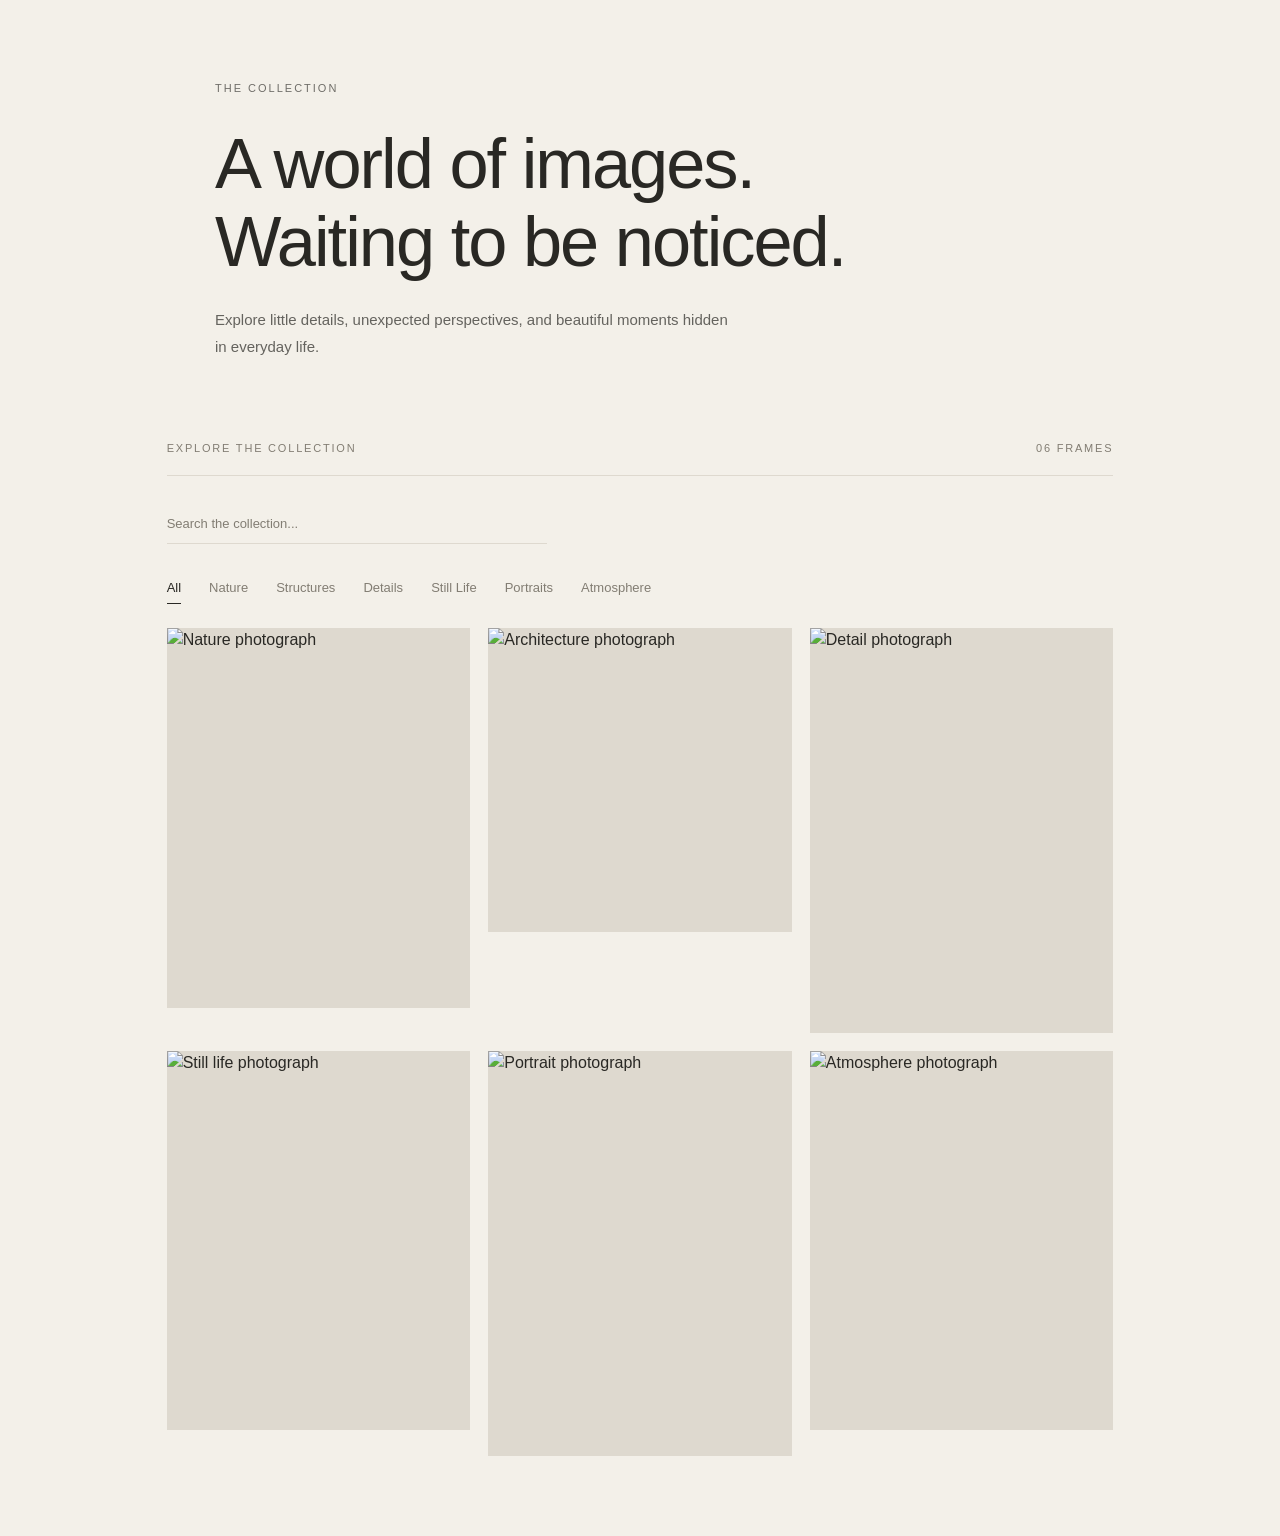
==== frames.html @ 27a84eba "add empty state for gallery search results" ====
<!DOCTYPE html>
<html lang="en">

<head>
    <meta charset="UTF-8">
    <meta name="viewport" content="width=device-width, initial-scale=1.0">
    <title>FRAMES | THE OVERLOOKED</title>

    <link rel="stylesheet" href="css/style.css">
    <link rel="stylesheet" href="css/frames.css">
</head>
<body>

<main class="frames-page">

<section class="frames-intro">
    <span class="section-label">THE COLLECTION</span>

    <h1>
        A world of images. <br>
        Waiting to be noticed.
    </h1>

    <p>
        Explore little details, unexpected perspectives,
        and beautiful moments hidden in everyday life.
    </p>
</section> 

<section class="gallery-section">

    <div class="gallery-heading">
        <span>EXPLORE THE COLLECTION</span>
        <span class="frames-count">00 FRAMES</span>
    </div>

    <div class="gallery-search">
    <input
        type="search"
        id="frame-search"
        placeholder="Search the collection..."
        aria-label="Search photographs"
    >
    </div>

    <div class="gallery-filters">
        <button class="filter-btn active" data-filter="all">All</button>
        <button class="filter-btn" data-filter="nature">Nature</button>
        <button class="filter-btn" data-filter="structures">Structures</button>
        <button class="filter-btn" data-filter="details">Details</button>
        <button class="filter-btn" data-filter="still-life">Still Life</button>
        <button class="filter-btn" data-filter="portraits">Portraits</button>
        <button class="filter-btn" data-filter="atmosphere">Atmosphere</button>
    </div>

    <div class="frames-grid" id="frames-grid">
        <div class="frame-card" data-category="nature">
    <img src="" alt="Nature photograph">
    <span class="frame-caption">Nature</span>
</div>
<p class="no-results">No frames found.</p>

<div class="frame-card" data-category="structures">
    <img src="" alt="Architecture photograph">
    <span class="frame-caption">Structures</span>
</div>

<div class="frame-card" data-category="details">
    <img src="" alt="Detail photograph">
    <span class="frame-caption">Details</span>
</div>

<div class="frame-card" data-category="still-life">
    <img src="" alt="Still life photograph">
    <span class="frame-caption">Still Life</span>
</div>

<div class="frame-card" data-category="portraits">
    <img src="" alt="Portrait photograph">
    <span class="frame-caption">portraits</span>
</div>

<div class="frame-card" data-category="atmosphere">
    <img src="" alt="Atmosphere photograph">
    <span class="frame-caption">Atmosphere</span>
</div>

</div>
</section>
</main> 

<script src="js/frames.js"></script>

</body>
</html>
---- css/style.css ----
:root {
    --bg-color: #F3F0E9;
    --text-color: #292824;
    --muted-color: #827D73;
    --border-color: #DED9CF;

    --header-bg: #292824;
    --header-text: #F3F0E9; 
    --header-hover:  #C6B7A1;
}

body.dark-theme {
    --bg-color: #252521;
    --text-color: #f7f4ee;
    --muted-color: #aaa79f;
    --border-color: #45443f;
    --header-bg: #171715;
    --header-text: #f7f4ee;
    --header-hover: #c6b7a1;
}

* {
    margin: 0;
    padding: 0;
    box-sizing: border-box;
}

body {
    background-color: var(--bg-color);
    color: var(--text-color);
    font-family: Arial, Helvetica, sans-serif;
    line-height: 1.5;
}

body:not(.dark-theme) .site-header {
    background-color: var(--bg-color);
    color: var(--text-color);
    border-bottom: 1px solid var(--border-color);
}

body:not(.dark-theme) .site-header .logo,
body:not(.dark-theme) .main-nav a {
    color: var(--text-color);
}

body:not(.dark-theme) .theme-toggle,
body:not(.dark-theme) .menu-toggle {
    color: var(--text-color);
    border-color: var(--border-color);
}

a {
    color: inherit;
    text-decoration: none;
}

button {
    font: inherit;
} 

.site-header {
    position: sticky;
    top: 0;
    z-index: 1000;

    display: flex;
    align-items: center;
    justify-content: space-between;
    gap: 24px;

    width: 100%;
    padding: 20px 5%;

    background-color: var(--header-bg);
    color:var(--header-text);
    border-bottom: 1px solid rgba(247, 244, 238, 0.18);
}

.logo {
    flex-shrink: 0;
    color: var(--header-text);
    font-size: 18px;
    font-weight: 600;
    letter-spacing: 1px;
    white-space: nowrap;
}

.main-nav {
    display: flex;
    align-items: center;
    gap: 36px;
}

.main-nav a {
    color: var(--header-text);
    font-size: 11px;
    letter-spacing: 1.5px;
    transition: color 0.2s ease;
}

.main-nav a:hover {
    color: var(--header-hover);
}

.theme-toggle {
    flex-shrink: 0;
    padding: 11px 18px;

    border: 1px solid rgba(247, 244, 238, 0.4);
    border-radius: 30px;

    background: transparent;
    color: var(--header-text);
    font-size: 12px;
    cursor: pointer;
}

/* Footer */
.site-footer {
    display: flex;
    align-items: center;
    justify-content: space-between;
    gap: 24px;
    padding: 32px 6%;
    
    border-top: 1px solid var(--border-color);
    background-color: var(--bg-color);
    color: var(--text-color);
}

.footer-logo {
    font-size: 12px;
    font-weight: 600;
    letter-spacing: 1.2px;
}

.site-footer p {
    color: var(--muted-color);
    font-size: 12px;
}


/* Responsive Header & Footer */

@media (max-width: 900px) {
    .site-header {
        gap: 14px;
        padding: 16px 4%;
    }

    .main-nav {
        gap: 16px;
    }
}

@media (max-width: 768px) {
    .site-header {
        flex-wrap: wrap;
        justify-content: space-between;
        gap: 16px 10px;
        padding: 15px 5%;
    }

    .logo {
        font-size: 15px;
    }

    .main-nav {
        order: 3;
        width: 100%;
        justify-content: space-between;
        gap: 8px;
    }

    .main-nav a {
        font-size: 10px;
        letter-spacing: 0.8px;
    }

    .theme-toggle {
        padding: 8px 11px;
        font-size: 10px;
    }

    .site-footer {
        flex-direction: column;
        align-items: flex-start;
        gap: 10px;
        padding: 25px 6%;
    }
}

.menu-toggle {
    display: none;
    border: 0;
    background: transparent;
    color: var(--header-text);
    font-size: 24px;
    cursor: pointer;
}

@media (max-width: 768px) {
    .menu-toggle {
        display: block;
    }

    .main-nav {
        display: none;
    }
}

.main-nav.active {
    display: flex;
}
---- css/frames.css ----
/* Frames Introduction */

.frames-page {
    padding: 80px 7%;
}

.frames-intro {
    max-width: 850px;
    margin: 0 auto 80px;
}

.frames-intro .section-label {
    display: block;
    font-size: 11px;
    letter-spacing: 2px;
    margin-bottom: 28px;
    color: var(--text-color);
    opacity: 0.65;
}

.frames-intro h1 {
    font-size: clamp(38px, 5.5vw, 72px);
    line-height: 1.12;
    font-weight: 500;
    letter-spacing: -2px;
    margin-bottom: 24px;
}

.frames-intro p {
    max-width: 520px;
    font-size: 15px;
    line-height: 1.8;
    opacity: 0.7;
}

/* Gallery Heading */

.gallery-section {
    padding: 0 7%;
}

.gallery-heading {
    display: flex;
    justify-content: space-between;
    align-items: center;
    padding-bottom: 18px;
    border-bottom: 1px solid var(--border-color);
}

.gallery-heading span {
    font-size: 11px;
    letter-spacing: 1.8px;
    color: var(--muted-color);
}

.frames-count {
    font-size: 10px;
}

/* Gallery Search */

.gallery-search {
    max-width: 380px;
    margin: 28px 0 10px;
}

.gallery-search input {
    width: 100%;
    padding: 12px 0;
    border: none;
    border-bottom: 1px solid var(--border-color);
    outline: none;
    background: transparent;
    color: var(--text-color);
    font-family: inherit;
    font-size: 13px;
    transition: border-color 0.3s ease;
}

.gallery-search input::placeholder {
    color: var(--muted-color);
}

.gallery-search input:focus {
    border-color: var(--text-color);
}

/* Category Filters */

.gallery-filters {
    display: flex;
    align-items: center;
    flex-wrap: wrap;
    gap: 28px;
    padding: 24px 0;
}

.filter-btn {
    background: none;
    border: none;
    padding: 0 0 6px;
    color: var(--muted-color);
    font-family: inherit;
    font-size: 13px;
    cursor: pointer;
    transition: color 0.3s ease;
}

.filter-btn:hover,
.filter-btn.active {
    color: var(--text-color);
}

.filter-btn.active {
    border-bottom: 1px solid var(--text-color);
}

/* Frames Grid */

.frames-grid {
    display: grid;
    grid-template-columns: repeat(3, minmax(0, 1fr));
    gap: 18px;
    align-items: start;
}

/* Individual Frame Cards */

.frame-card {
    position: relative;
    overflow: hidden;
    background-color: var(--border-color);
    aspect-ratio: 4 / 5;
}

.frame-card:nth-child(2) {
    aspect-ratio: 4 / 5;
}

.frame-card:nth-child(3) {
    aspect-ratio: 1 / 1;
}

.frame-card:nth-child(4) {
    aspect-ratio: 3 / 4;
}

.frame-card:nth-child(5) {
    aspect-ratio: 4 / 5;
}

.frame-card:nth-child(6) {
    aspect-ratio: 3 / 4;
}

.frame-card img {
    display: block;
    width: 100%;
    height: 100%;
    object-fit: cover;
}

/* Frame Hover Interaction */

.frame-card img {
    transition: transform 0.6s ease;
}

@media (hover: hover) {
    .frame-card:hover img {
        transform: scale(1.04);
    }
}

/* Frame Caption */

.frame-caption {
    position: absolute;
    left: 18px;
    bottom: 18px;
    z-index: 1;
    color: #fff;
    font-size: 12px;
    letter-spacing: 1.5px;
    text-transform: uppercase;
    opacity: 0;
    transform: translateY(8px);
    transition: opacity 0.35s ease, transform 0.35s ease;
    pointer-events: none;
}

.frame-card::after {
    content: "";
    position: absolute;
    inset: 0;
    background: linear-gradient(
        to top,
        rgba(0, 0, 0, 0.48),
        transparent 45%
    );
    opacity: 0;
    transition: opacity 0.35s ease;
    pointer-events: none;
}

@media (hover: hover) {
    .frame-card:hover .frame-caption {
        opacity: 1;
        transform: translateY(0);
    }

    .frame-card:hover::after {
        opacity: 1;
    }
}

.no-results {
    display: none;
    padding: 60px 0;
    text-align: center;
    color: var(--muted-color);
    font-size: 14px;
    letter-spacing: 0.5px;
}
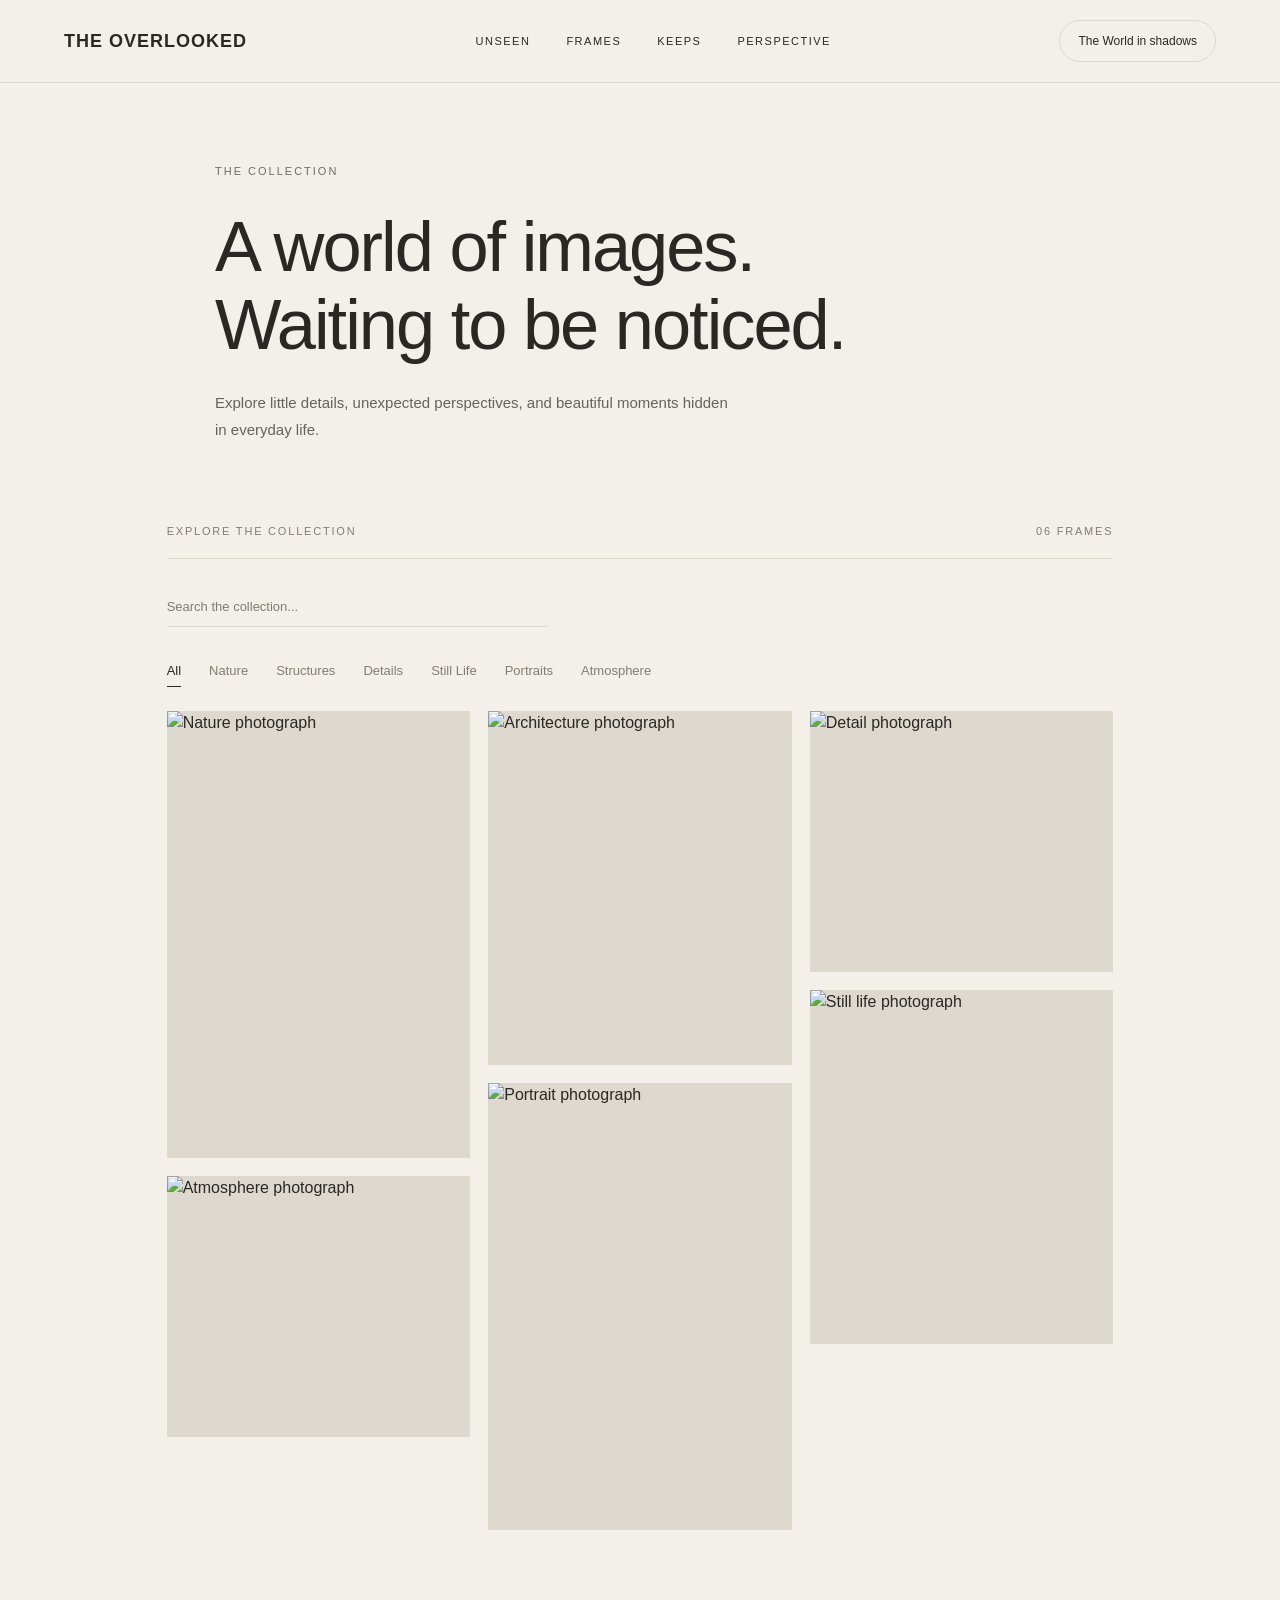
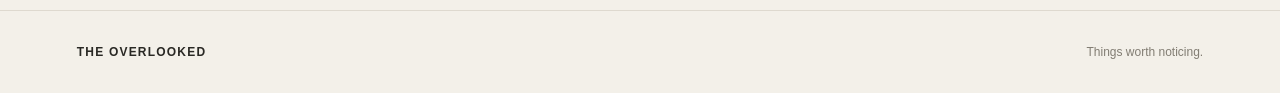
==== commit 24cb5318: "add shared navigation and footer to frames page" ====
--- a/frames.html
+++ b/frames.html
@@ -8,8 +8,28 @@
 
     <link rel="stylesheet" href="css/style.css">
     <link rel="stylesheet" href="css/frames.css">
+    <link rel="stylesheet" href="css/responsive.css">
 </head>
 <body>
+
+    <header class="site-header">
+    <a href="index.html" class="logo">THE OVERLOOKED</a>
+
+    <nav class="main-nav" aria-label="Main navigation">
+        <a href="unseen.html">UNSEEN</a>
+        <a href="frames.html">FRAMES</a>
+        <a href="keeps.html">KEEPS</a>
+        <a href="perspective.html">PERSPECTIVE</a>
+    </nav>
+
+    <button class="theme-toggle" type="button" aria-label="Switch to dark theme">
+        The World in Shadows
+    </button>
+
+    <button class="menu-toggle" type="button" aria-label="Open navigation">
+        ☰
+    </button>
+</header>
 
 <main class="frames-page">
 
@@ -53,12 +73,11 @@
         <button class="filter-btn" data-filter="atmosphere">Atmosphere</button>
     </div>
 
-    <div class="frames-grid" id="frames-grid">
+<div class="frames-grid" id="frames-grid">
         <div class="frame-card" data-category="nature">
     <img src="" alt="Nature photograph">
     <span class="frame-caption">Nature</span>
 </div>
-<p class="no-results">No frames found.</p>
 
 <div class="frame-card" data-category="structures">
     <img src="" alt="Architecture photograph">
@@ -86,9 +105,21 @@
 </div>
 
 </div>
+
+<p class="no-results">No frames found.</p>
+
 </section>
 </main> 
 
+<footer class="site-footer">
+    <a href="index.html" class="footer-logo">
+        THE OVERLOOKED
+    </a>
+    <p>Things worth noticing.</p>
+</footer>
+
+<script src="js/main.js" defer></script>
+<script src="js/theme.js" defer></script>
 <script src="js/frames.js"></script>
 
 </body>
--- a/css/frames.css
+++ b/css/frames.css
@@ -120,9 +120,9 @@
 .frames-grid {
     display: grid;
     grid-template-columns: repeat(3, minmax(0, 1fr));
+    grid-auto-rows: 75px;
+    grid-auto-flow: dense;
     gap: 18px;
-    align-items: start;
-}
 
 /* Individual Frame Cards */
 
@@ -130,27 +130,30 @@
     position: relative;
     overflow: hidden;
     background-color: var(--border-color);
-    aspect-ratio: 4 / 5;
+}
+
+.frame-card:nth-child(1) {
+    grid-row: span 5;
 }
 
 .frame-card:nth-child(2) {
-    aspect-ratio: 4 / 5;
+    grid-row: span 4;
 }
 
 .frame-card:nth-child(3) {
-    aspect-ratio: 1 / 1;
+    grid-row: span 3;
 }
 
 .frame-card:nth-child(4) {
-    aspect-ratio: 3 / 4;
+    grid-row: span 4;
 }
 
 .frame-card:nth-child(5) {
-    aspect-ratio: 4 / 5;
+    grid-row: span 5;
 }
 
 .frame-card:nth-child(6) {
-    aspect-ratio: 3 / 4;
+    grid-row: span 3;
 }
 
 .frame-card img {
--- a/css/responsive.css
+++ b/css/responsive.css
@@ -0,0 +1,64 @@
+/* FRAMES PAGE RESPONSIVE */
+
+/* Tablet */
+@media (max-width: 900px) {
+    .frames-page {
+        padding: 65px 5%;
+    }
+
+    .gallery-section {
+        padding: 0;
+    }
+
+    .frames-grid {
+        grid-template-columns: repeat(2, minmax(0, 1fr));
+        gap: 16px;
+    }
+
+    .gallery-filters {
+        gap: 22px;
+    }
+}
+
+/* Mobile */
+@media (max-width: 600px) {
+    .frames-page {
+        padding: 50px 5%;
+    }
+
+    .frames-intro {
+        margin-bottom: 55px;
+    }
+
+    .frames-intro h1 {
+        font-size: 38px;
+        letter-spacing: -1.5px;
+    }
+
+    .frames-intro p {
+        font-size: 14px;
+    }
+
+    .gallery-heading span {
+        font-size: 9px;
+        letter-spacing: 1px;
+    }
+
+    .gallery-filters {
+        gap: 18px;
+        padding: 20px 0;
+    }
+
+    .filter-btn {
+        font-size: 12px;
+    }
+
+    .gallery-search {
+        max-width: 100%;
+    }
+
+    .frames-grid {
+        grid-template-columns: 1fr;
+        gap: 14px;
+    }
+}
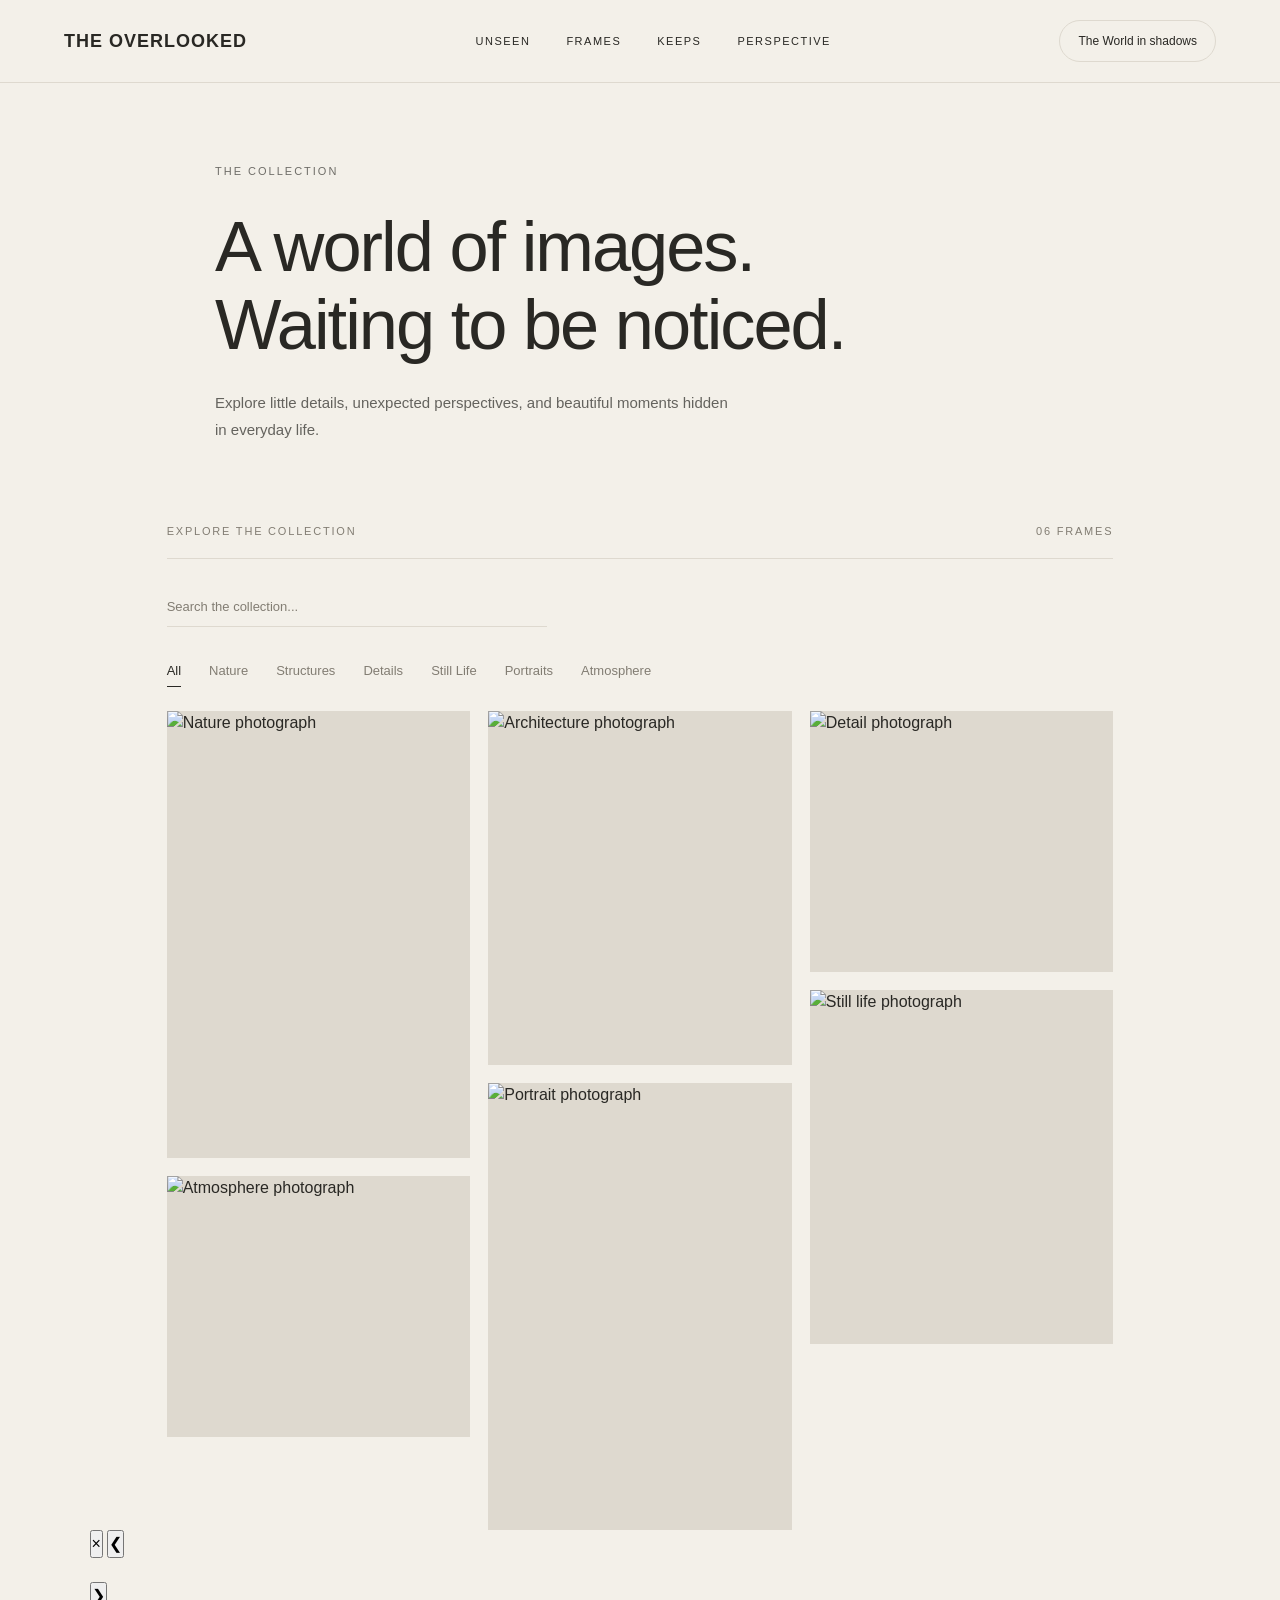
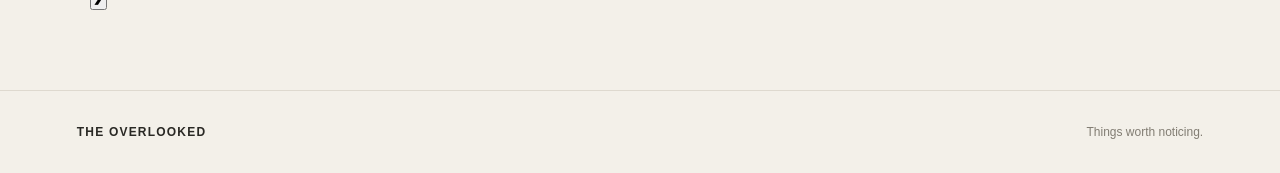
==== commit b58641da: "add lightbox structure to frames page" ====
--- a/frames.html
+++ b/frames.html
@@ -109,6 +109,24 @@
 <p class="no-results">No frames found.</p>
 
 </section>
+
+<div class="lightbox" id="lightbox">
+    <button class="lightbox-close" aria-label="Close image">&times;</button>
+
+    <button class="lightbox-prev" aria-label="Previous image">
+        &#10094;
+    </button>
+
+    <div class="lightbox-content">
+        <img src="" alt="" id="lightbox-image">
+        <p id="lightbox-caption"></p>
+    </div>
+
+    <button class="lightbox-next" aria-label="Next image">
+        &#10095;
+    </button>
+</div>
+
 </main> 
 
 <footer class="site-footer">
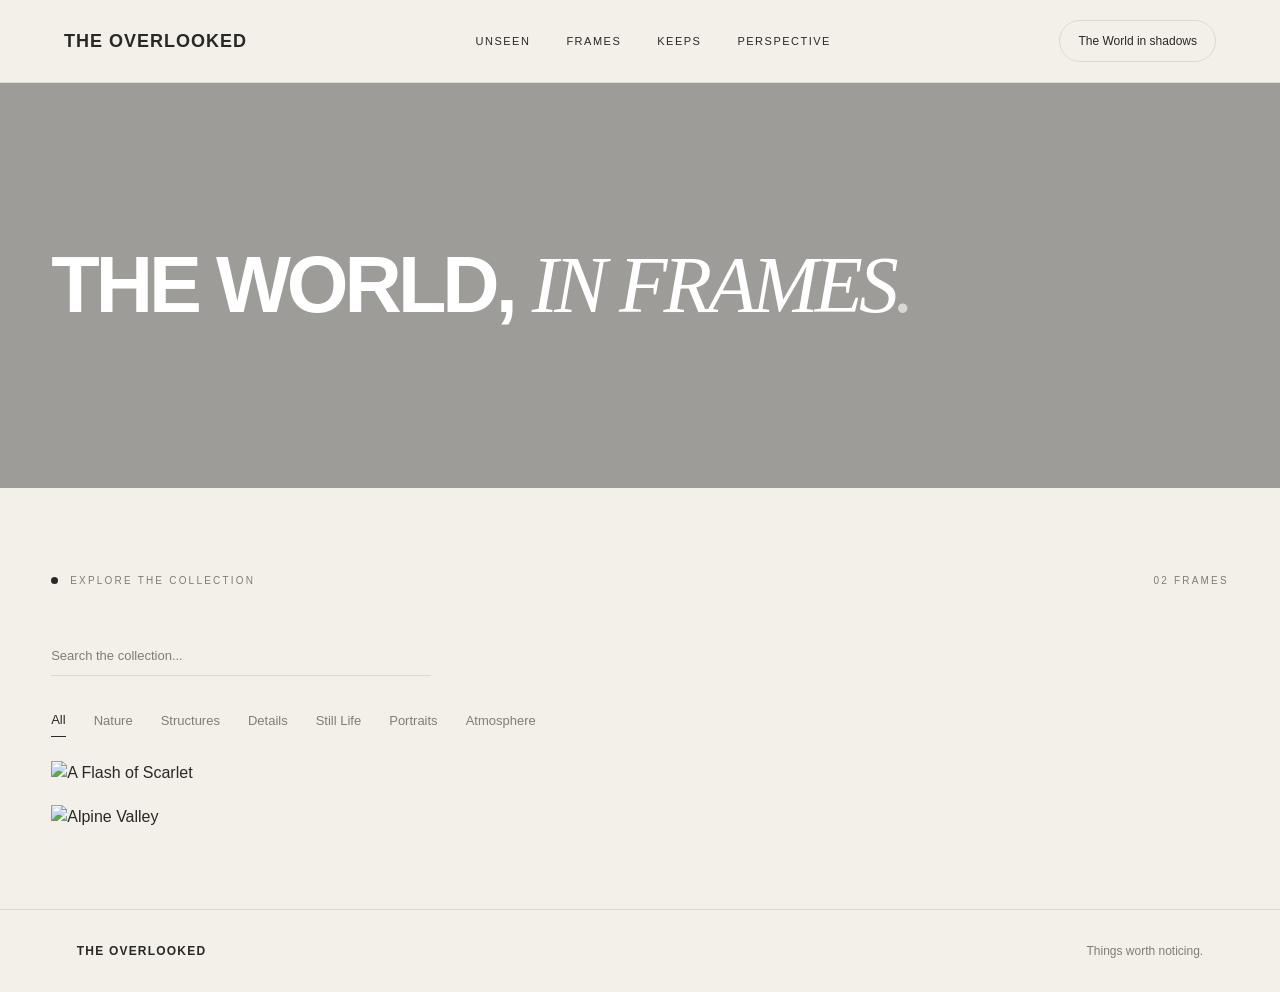
==== commit cfaef467: "simplify frames hero section" ====
--- a/frames.html
+++ b/frames.html
@@ -34,18 +34,15 @@
 <main class="frames-page">
 
 <section class="frames-intro">
-    <span class="section-label">THE COLLECTION</span>
 
-    <h1>
-        A world of images. <br>
-        Waiting to be noticed.
+    <h1 class="frames-title">
+        <span class="title-first">THE WORLD,</span>
+        <span class="title-second">
+            IN FRAMES<span class="title-period">.</span>
+        </span>
     </h1>
 
-    <p>
-        Explore little details, unexpected perspectives,
-        and beautiful moments hidden in everyday life.
-    </p>
-</section> 
+</section>
 
 <section class="gallery-section">
 
@@ -73,38 +70,7 @@
         <button class="filter-btn" data-filter="atmosphere">Atmosphere</button>
     </div>
 
-<div class="frames-grid" id="frames-grid">
-        <div class="frame-card" data-category="nature">
-    <img src="" alt="Nature photograph">
-    <span class="frame-caption">Nature</span>
-</div>
-
-<div class="frame-card" data-category="structures">
-    <img src="" alt="Architecture photograph">
-    <span class="frame-caption">Structures</span>
-</div>
-
-<div class="frame-card" data-category="details">
-    <img src="" alt="Detail photograph">
-    <span class="frame-caption">Details</span>
-</div>
-
-<div class="frame-card" data-category="still-life">
-    <img src="" alt="Still life photograph">
-    <span class="frame-caption">Still Life</span>
-</div>
-
-<div class="frame-card" data-category="portraits">
-    <img src="" alt="Portrait photograph">
-    <span class="frame-caption">portraits</span>
-</div>
-
-<div class="frame-card" data-category="atmosphere">
-    <img src="" alt="Atmosphere photograph">
-    <span class="frame-caption">Atmosphere</span>
-</div>
-
-</div>
+<div class="frames-grid" id="frames-grid"></div>
 
 <p class="no-results">No frames found.</p>
 
--- a/css/frames.css
+++ b/css/frames.css
@@ -1,60 +1,150 @@
 /* Frames Introduction */
 
+.frames-intro {
+    position: relative;
+    width: 100%;
+    min-height: 45vh;
+    margin: 0 auto 65px;
+    padding: 40px 4%;
+
+    display: flex;
+    align-items: center;
+
+    background:
+        linear-gradient(
+            90deg,
+            rgba(0, 0, 0, 0.35),
+            rgba(0, 0, 0, 0.35)
+        ), 
+        url("../assets/images/nature/Alpine-Valley.jpg");
+
+    background-size: cover;
+    background-position: center;
+}
+
 .frames-page {
-    padding: 80px 7%;
-}
-
-.frames-intro {
-    max-width: 850px;
-    margin: 0 auto 80px;
-}
-
-.frames-intro .section-label {
-    display: block;
-    font-size: 11px;
+    padding: 0 0 80px;
+}
+
+/* Hero Top */
+
+.frames-intro-top {
+    display: flex;
+    justify-content: space-between;
+    align-items: center;
+}
+
+.frames-intro .section-label,
+.frames-intro .intro-index{
+    color: rgba(255, 255, 255, 0.8);
+    font-size: 10px;
     letter-spacing: 2px;
-    margin-bottom: 28px;
-    color: var(--text-color);
-    opacity: 0.65;
-}
-
-.frames-intro h1 {
-    font-size: clamp(38px, 5.5vw, 72px);
-    line-height: 1.12;
-    font-weight: 500;
-    letter-spacing: -2px;
-    margin-bottom: 24px;
+    text-transform: uppercase;
+}
+
+/* Hero Main */
+
+.frames-intro-main {
+    display: block;
+    padding: 50px 0;
+}
+
+.frames-intro-copy {
+    min-width: 0;
+}
+
+/* Main Heading */
+
+.frames-title {
+    display: flex;
+    flex-direction: row;
+    align-items: baseline;
+    flex-wrap: nowrap;
+    gap: 18px;
+    
+
+    margin: 0;
+     white-space: nowrap;
+    font-size: clamp(38px, 6.2vw, 108px);
+    line-height: 1;
+    letter-spacing: -4px;
+}
+
+.title-first {
+    font-family: Arial, sans-serif;
+    font-weight: 700;
+    color: #fff;
+}
+
+.title-second {
+    display: inline-block;
+    font-family: Georgia, serif;
+    font-weight: 400;
+    font-style: italic;
+    letter-spacing: -4px;
+     color: #fff;
+}
+
+.title-period {
+    color:  rgba(255, 255, 255, 0.65);
 }
 
 .frames-intro p {
-    max-width: 520px;
-    font-size: 15px;
+    max-width: 390px;
+    margin: 28px 0 0 auto;
+    color:  rgba(255, 255, 255, 0.6);
+    font-size: 14px;
     line-height: 1.8;
-    opacity: 0.7;
+}
+
+/* Hero Bottom */
+
+.frames-intro-bottom {
+    padding-top: 16px;
+}
+
+.frames-intro-bottom span {
+    color: var(--muted-color);
+    font-size: 9px;
+    letter-spacing: 1.8px;
 }
 
 /* Gallery Heading */
 
 .gallery-section {
-    padding: 0 7%;
+    width: 92%;
+    max-width: 1400px;
+    margin: 0 auto;
+    padding: 0;
 }
 
 .gallery-heading {
     display: flex;
     justify-content: space-between;
     align-items: center;
-    padding-bottom: 18px;
-    border-bottom: 1px solid var(--border-color);
+    padding: 20px 0; 
 }
 
 .gallery-heading span {
-    font-size: 11px;
-    letter-spacing: 1.8px;
+    font-size: 10px;
+    letter-spacing: 2.2px;
     color: var(--muted-color);
-}
-
-.frames-count {
-    font-size: 10px;
+    text-transform: uppercase;
+}
+
+.gallery-heading span:first-child {
+    display: flex;
+    align-items: center;
+    gap: 12px;
+}
+
+.gallery-heading span:first-child::before {
+    content: "";
+    display: block;
+    width: 7px;
+    height: 7px;
+    background: var(--text-color);
+    border-radius: 50%;
 }
 
 /* Gallery Search */
@@ -115,63 +205,41 @@
     border-bottom: 1px solid var(--text-color);
 }
 
-/* Frames Grid */
+/* Responsive Editorial Masonry */
 
 .frames-grid {
     display: grid;
     grid-template-columns: repeat(3, minmax(0, 1fr));
-    grid-auto-rows: 75px;
-    grid-auto-flow: dense;
-    gap: 18px;
-
-/* Individual Frame Cards */
+    gap: 20px;
+    align-items: start;
+}
+
+.frames-column {
+    display: flex;
+    flex-direction: column;
+    gap: 20px;
+    min-width: 0;
+}
 
 .frame-card {
     position: relative;
+    width: 100%;
+    margin: 0;
     overflow: hidden;
-    background-color: var(--border-color);
-}
-
-.frame-card:nth-child(1) {
-    grid-row: span 5;
-}
-
-.frame-card:nth-child(2) {
-    grid-row: span 4;
-}
-
-.frame-card:nth-child(3) {
-    grid-row: span 3;
-}
-
-.frame-card:nth-child(4) {
-    grid-row: span 4;
-}
-
-.frame-card:nth-child(5) {
-    grid-row: span 5;
-}
-
-.frame-card:nth-child(6) {
-    grid-row: span 3;
+    cursor: pointer;
 }
 
 .frame-card img {
     display: block;
     width: 100%;
-    height: 100%;
-    object-fit: cover;
-}
-
-/* Frame Hover Interaction */
-
-.frame-card img {
-    transition: transform 0.6s ease;
+    height: auto;
+    object-fit: contain;
+    transition: transform 0.8s cubic-bezier(0.2, 0.65, 0.3, 1);
 }
 
 @media (hover: hover) {
     .frame-card:hover img {
-        transform: scale(1.04);
+        transform: scale(1.025);
     }
 }
 
@@ -179,16 +247,17 @@
 
 .frame-caption {
     position: absolute;
-    left: 18px;
-    bottom: 18px;
+    left: 20px;
+    bottom: 20px;
     z-index: 1;
     color: #fff;
-    font-size: 12px;
-    letter-spacing: 1.5px;
+    font-weight: 400;
+    font-size: 11px;
+    letter-spacing: 2px;
     text-transform: uppercase;
     opacity: 0;
-    transform: translateY(8px);
-    transition: opacity 0.35s ease, transform 0.35s ease;
+    transform: translateY(10px);
+    transition: opacity 0.4s ease, transform 0.4s ease;
     pointer-events: none;
 }
 
@@ -224,4 +293,121 @@
     color: var(--muted-color);
     font-size: 14px;
     letter-spacing: 0.5px;
+}
+
+/* Lightbox */
+
+.lightbox {
+    display: none;
+    position: fixed;
+    inset: 0;
+    z-index: 2000;
+    align-items: center;
+    justify-content: center;
+    padding: 50px;
+    background: rgba(0, 0, 0, 0.94);
+}
+
+.lightbox.active {
+    display: flex;
+}
+
+.lightbox-content {
+    max-width: 850px;
+    max-height: 85vh;
+    text-align: center;
+}
+
+.lightbox-content img {
+    display: block;
+    max-width: 100%;
+    max-height: 75vh;
+    object-fit: contain;
+}
+
+.lightbox-content p {
+    margin-top: 15px;
+    color: #fff;
+    font-size: 12px;
+    letter-spacing: 2px;
+    text-transform: uppercase;
+}
+
+.lightbox button {
+    position: absolute;
+    border: none;
+    background: none;
+    color: #fff;
+    cursor: pointer;
+}
+
+.lightbox-close {
+    top: 25px;
+    right: 35px;
+    font-size: 38px;
+}
+
+.lightbox-prev {
+    left: 30px;
+    font-size: 25px;
+}
+
+.lightbox-next {
+    right: 30px;
+    font-size: 25px;
+}
+
+/* Frames Hero Visual */
+
+.frames-visual {
+    width: 100%;
+    max-width: 390px;
+    height: 270px;
+    margin-left: auto;
+    overflow: hidden;
+}
+
+.frames-visual img {
+    display: block;
+    width: 100%;
+    height: 100%;
+    object-fit: cover;
+    transition: transform 0.8s ease;
+}
+
+@media (hover: hover) {
+    .frames-visual:hover img {
+        transform: scale(1.04);
+    }
+}
+
+.frames-intro .section-label,
+.frames-intro .intro-index {
+    color: rgba(255, 255, 255, 0.8);
+}
+
+.frames-intro-main {
+    display: block;
+    padding: 70px 0 30px;
+}
+
+.frames-intro .frames-title {
+    color: #fff;
+}
+
+.frames-intro .title-first,
+.frames-intro .title-second {
+    color: #fff;
+}
+
+.frames-intro .title-period {
+    color: rgba(255, 255, 255, 0.6);
+}
+
+.frames-intro p {
+    max-width: 390px;
+    margin: 28px 0 0;
+    color: rgba(255, 255, 255, 0.85);
+    font-size: 14px;
+    line-height: 1.9;
 }
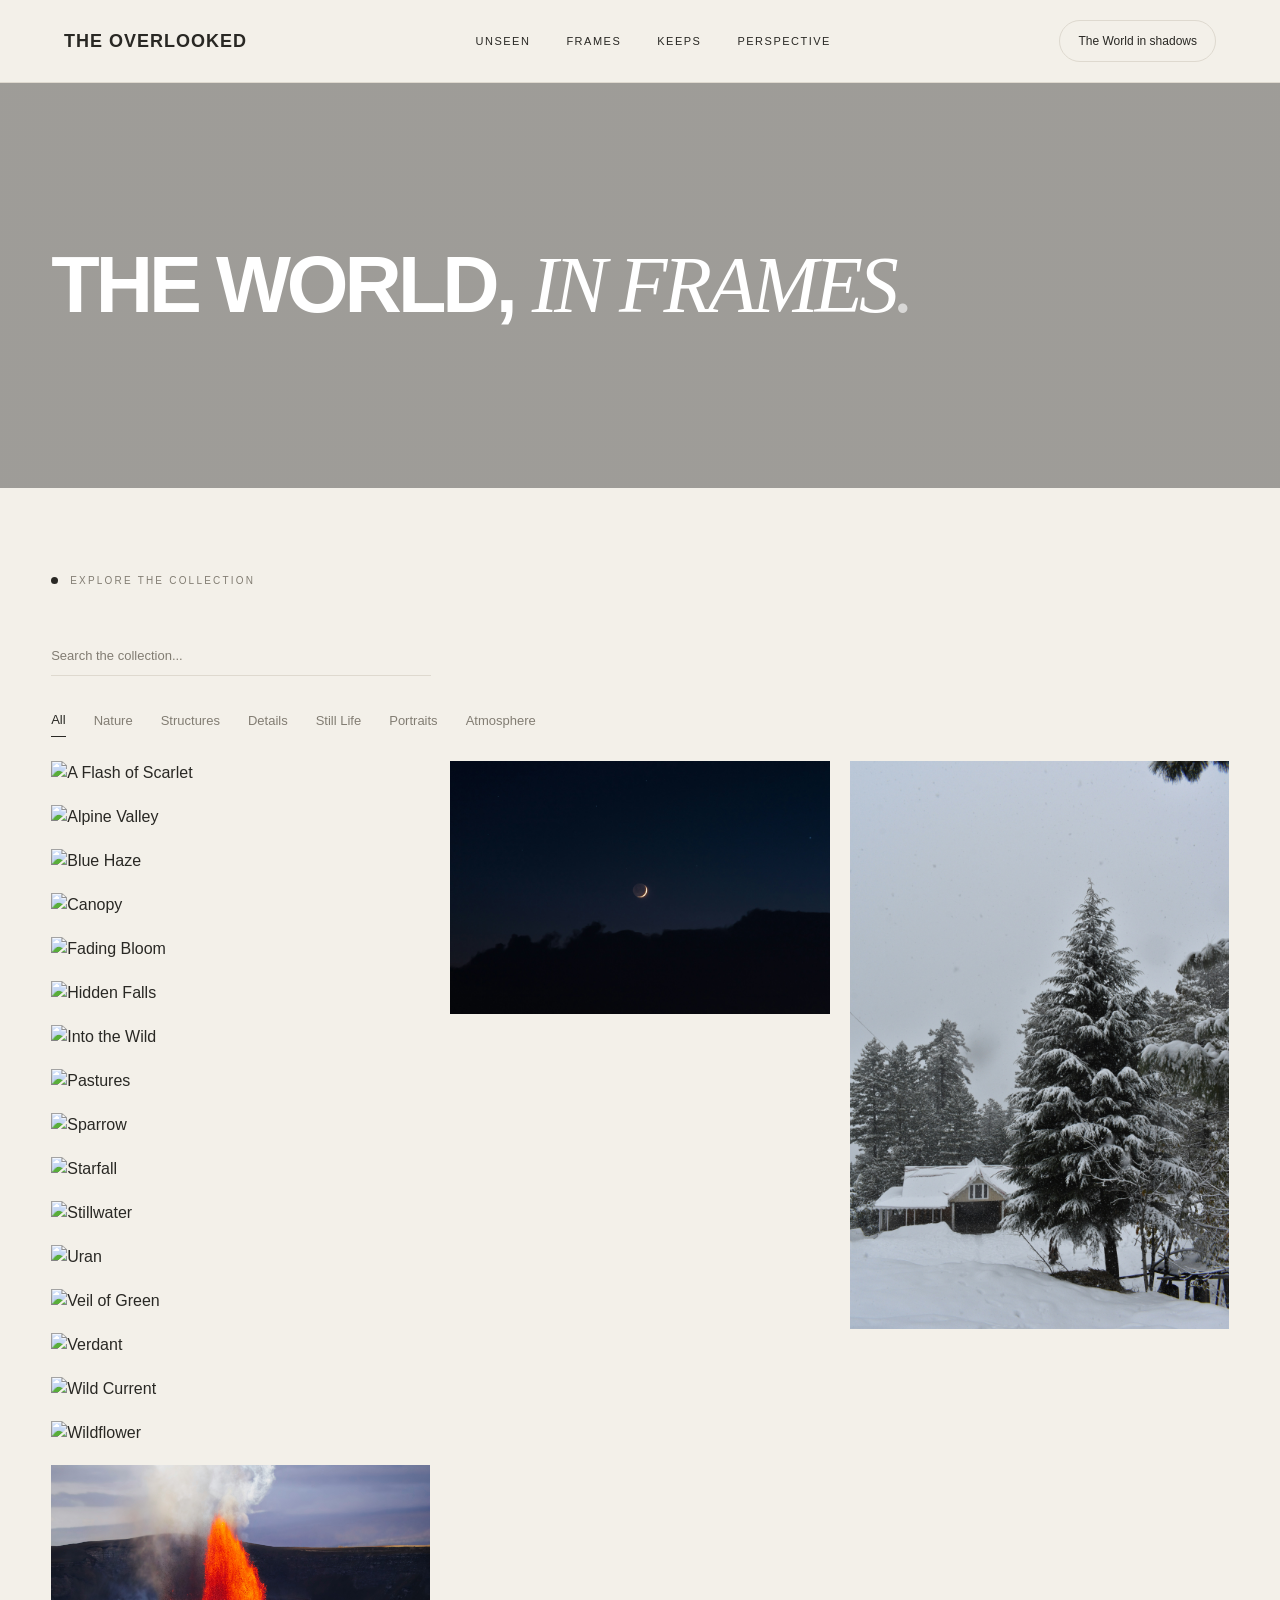
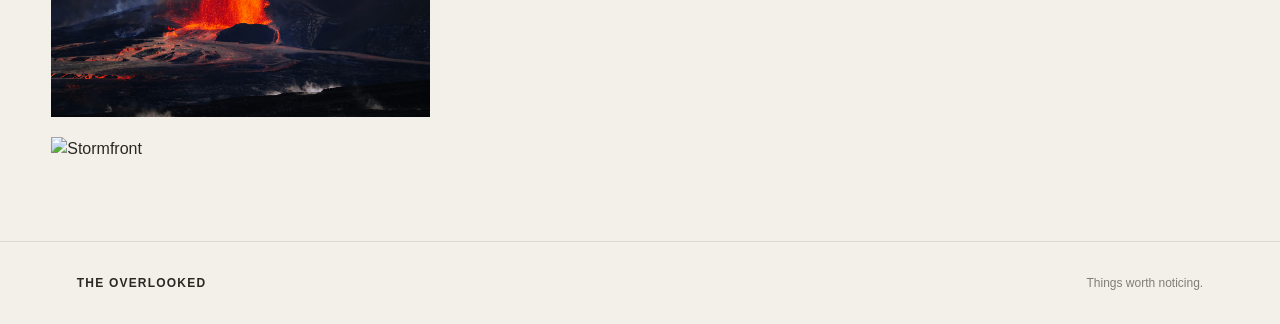
==== commit 05b68a42: "fixed gallery filters and lightbox navigation" ====
--- a/frames.html
+++ b/frames.html
@@ -48,7 +48,6 @@
 
     <div class="gallery-heading">
         <span>EXPLORE THE COLLECTION</span>
-        <span class="frames-count">00 FRAMES</span>
     </div>
 
     <div class="gallery-search">
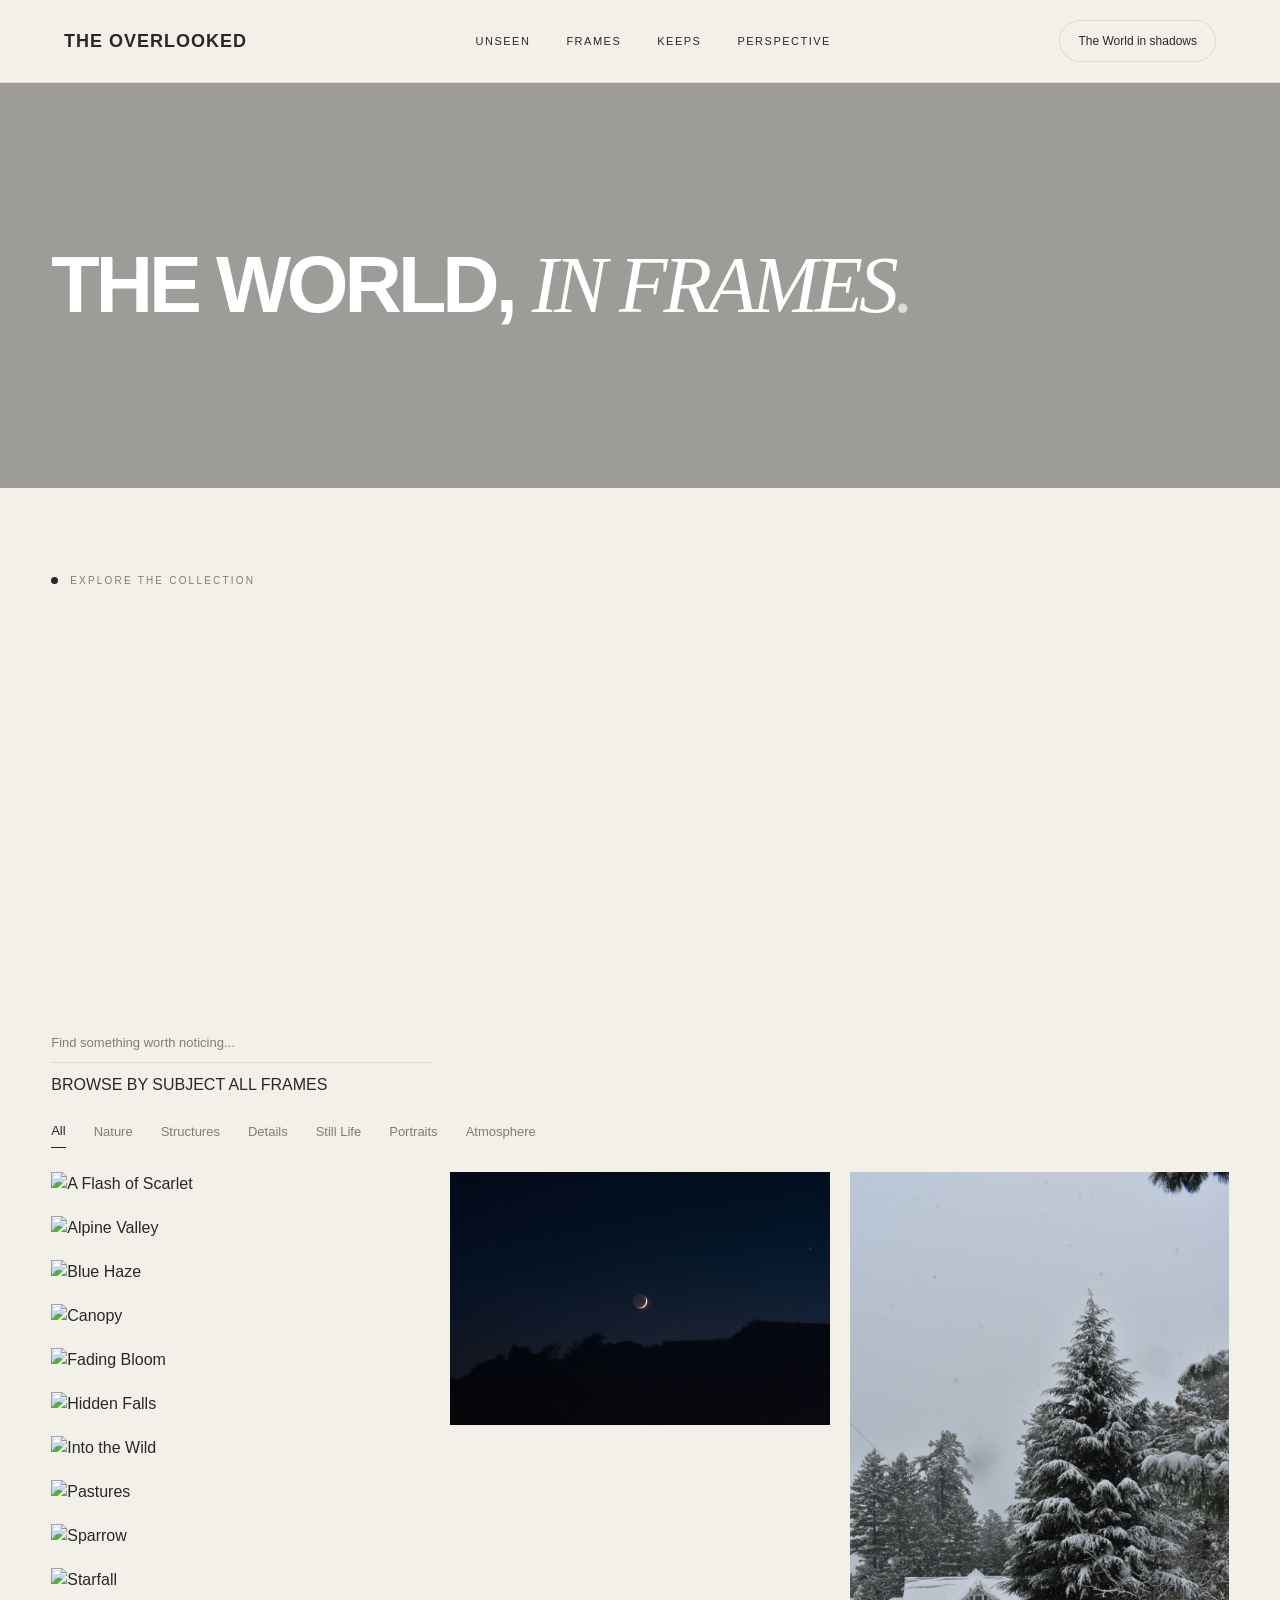
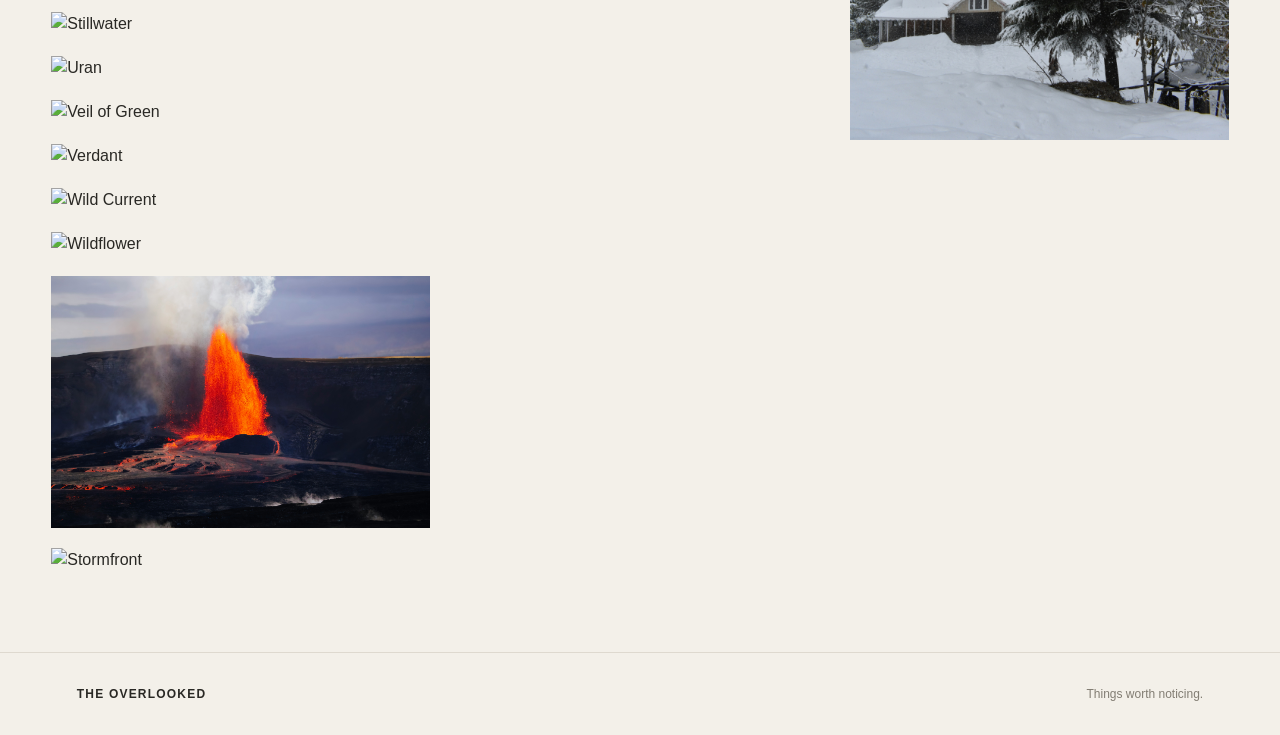
==== commit 00dd4200: "redesign frames gallery controls structure" ====
--- a/frames.html
+++ b/frames.html
@@ -50,24 +50,116 @@
         <span>EXPLORE THE COLLECTION</span>
     </div>
 
+   <div class="gallery-controls">
+
+    <!-- Search Area -->
     <div class="gallery-search">
-    <input
-        type="search"
-        id="frame-search"
-        placeholder="Search the collection..."
-        aria-label="Search photographs"
-    >
-    </div>
-
-    <div class="gallery-filters">
-        <button class="filter-btn active" data-filter="all">All</button>
-        <button class="filter-btn" data-filter="nature">Nature</button>
-        <button class="filter-btn" data-filter="structures">Structures</button>
-        <button class="filter-btn" data-filter="details">Details</button>
-        <button class="filter-btn" data-filter="still-life">Still Life</button>
-        <button class="filter-btn" data-filter="portraits">Portraits</button>
-        <button class="filter-btn" data-filter="atmosphere">Atmosphere</button>
-    </div>
+        <svg
+            class="search-icon"
+            viewBox="0 0 24 24"
+            fill="none"
+            aria-hidden="true"
+        >
+            <circle cx="11" cy="11" r="7"></circle>
+            <path d="m16 16 4 4"></path>
+        </svg>
+
+        <input
+            type="search"
+            id="frame-search"
+            placeholder="Find something worth noticing..."
+            aria-label="Search photographs"
+        >
+    </div>
+
+    <!-- Category Navigation -->
+    <div class="category-panel">
+
+        <div class="category-panel-heading">
+            <span>BROWSE BY SUBJECT</span>
+            <span id="active-category-label">ALL FRAMES</span>
+        </div>
+
+        <div
+            class="gallery-filters"
+            role="group"
+            aria-label="Filter photographs by category"
+        >
+
+            <button
+                class="filter-btn active"
+                type="button"
+                data-filter="all"
+                aria-pressed="true"
+            >
+                <span class="filter-btn-text">All</span>
+                <span class="filter-btn-indicator"></span>
+            </button>
+
+            <button
+                class="filter-btn"
+                type="button"
+                data-filter="nature"
+                aria-pressed="false"
+            >
+                <span class="filter-btn-text">Nature</span>
+                <span class="filter-btn-indicator"></span>
+            </button>
+
+            <button
+                class="filter-btn"
+                type="button"
+                data-filter="structures"
+                aria-pressed="false"
+            >
+                <span class="filter-btn-text">Structures</span>
+                <span class="filter-btn-indicator"></span>
+            </button>
+
+            <button
+                class="filter-btn"
+                type="button"
+                data-filter="details"
+                aria-pressed="false"
+            >
+                <span class="filter-btn-text">Details</span>
+                <span class="filter-btn-indicator"></span>
+            </button>
+
+            <button
+                class="filter-btn"
+                type="button"
+                data-filter="still-life"
+                aria-pressed="false"
+            >
+                <span class="filter-btn-text">Still Life</span>
+                <span class="filter-btn-indicator"></span>
+            </button>
+
+            <button
+                class="filter-btn"
+                type="button"
+                data-filter="portraits"
+                aria-pressed="false"
+            >
+                <span class="filter-btn-text">Portraits</span>
+                <span class="filter-btn-indicator"></span>
+            </button>
+
+            <button
+                class="filter-btn"
+                type="button"
+                data-filter="atmosphere"
+                aria-pressed="false"
+            >
+                <span class="filter-btn-text">Atmosphere</span>
+                <span class="filter-btn-indicator"></span>
+            </button>
+
+        </div>
+    </div>
+
+</div>
 
 <div class="frames-grid" id="frames-grid"></div>
 
--- a/css/frames.css
+++ b/css/frames.css
@@ -26,33 +26,6 @@
     padding: 0 0 80px;
 }
 
-/* Hero Top */
-
-.frames-intro-top {
-    display: flex;
-    justify-content: space-between;
-    align-items: center;
-}
-
-.frames-intro .section-label,
-.frames-intro .intro-index{
-    color: rgba(255, 255, 255, 0.8);
-    font-size: 10px;
-    letter-spacing: 2px;
-    text-transform: uppercase;
-}
-
-/* Hero Main */
-
-.frames-intro-main {
-    display: block;
-    padding: 50px 0;
-}
-
-.frames-intro-copy {
-    min-width: 0;
-}
-
 /* Main Heading */
 
 .frames-title {
@@ -87,26 +60,6 @@
 
 .title-period {
     color:  rgba(255, 255, 255, 0.65);
-}
-
-.frames-intro p {
-    max-width: 390px;
-    margin: 28px 0 0 auto;
-    color:  rgba(255, 255, 255, 0.6);
-    font-size: 14px;
-    line-height: 1.8;
-}
-
-/* Hero Bottom */
-
-.frames-intro-bottom {
-    padding-top: 16px;
-}
-
-.frames-intro-bottom span {
-    color: var(--muted-color);
-    font-size: 9px;
-    letter-spacing: 1.8px;
 }
 
 /* Gallery Heading */
@@ -355,59 +308,4 @@
 .lightbox-next {
     right: 30px;
     font-size: 25px;
-}
-
-/* Frames Hero Visual */
-
-.frames-visual {
-    width: 100%;
-    max-width: 390px;
-    height: 270px;
-    margin-left: auto;
-    overflow: hidden;
-}
-
-.frames-visual img {
-    display: block;
-    width: 100%;
-    height: 100%;
-    object-fit: cover;
-    transition: transform 0.8s ease;
-}
-
-@media (hover: hover) {
-    .frames-visual:hover img {
-        transform: scale(1.04);
-    }
-}
-
-.frames-intro .section-label,
-.frames-intro .intro-index {
-    color: rgba(255, 255, 255, 0.8);
-}
-
-.frames-intro-main {
-    display: block;
-    padding: 70px 0 30px;
-}
-
-.frames-intro .frames-title {
-    color: #fff;
-}
-
-.frames-intro .title-first,
-.frames-intro .title-second {
-    color: #fff;
-}
-
-.frames-intro .title-period {
-    color: rgba(255, 255, 255, 0.6);
-}
-
-.frames-intro p {
-    max-width: 390px;
-    margin: 28px 0 0;
-    color: rgba(255, 255, 255, 0.85);
-    font-size: 14px;
-    line-height: 1.9;
 }
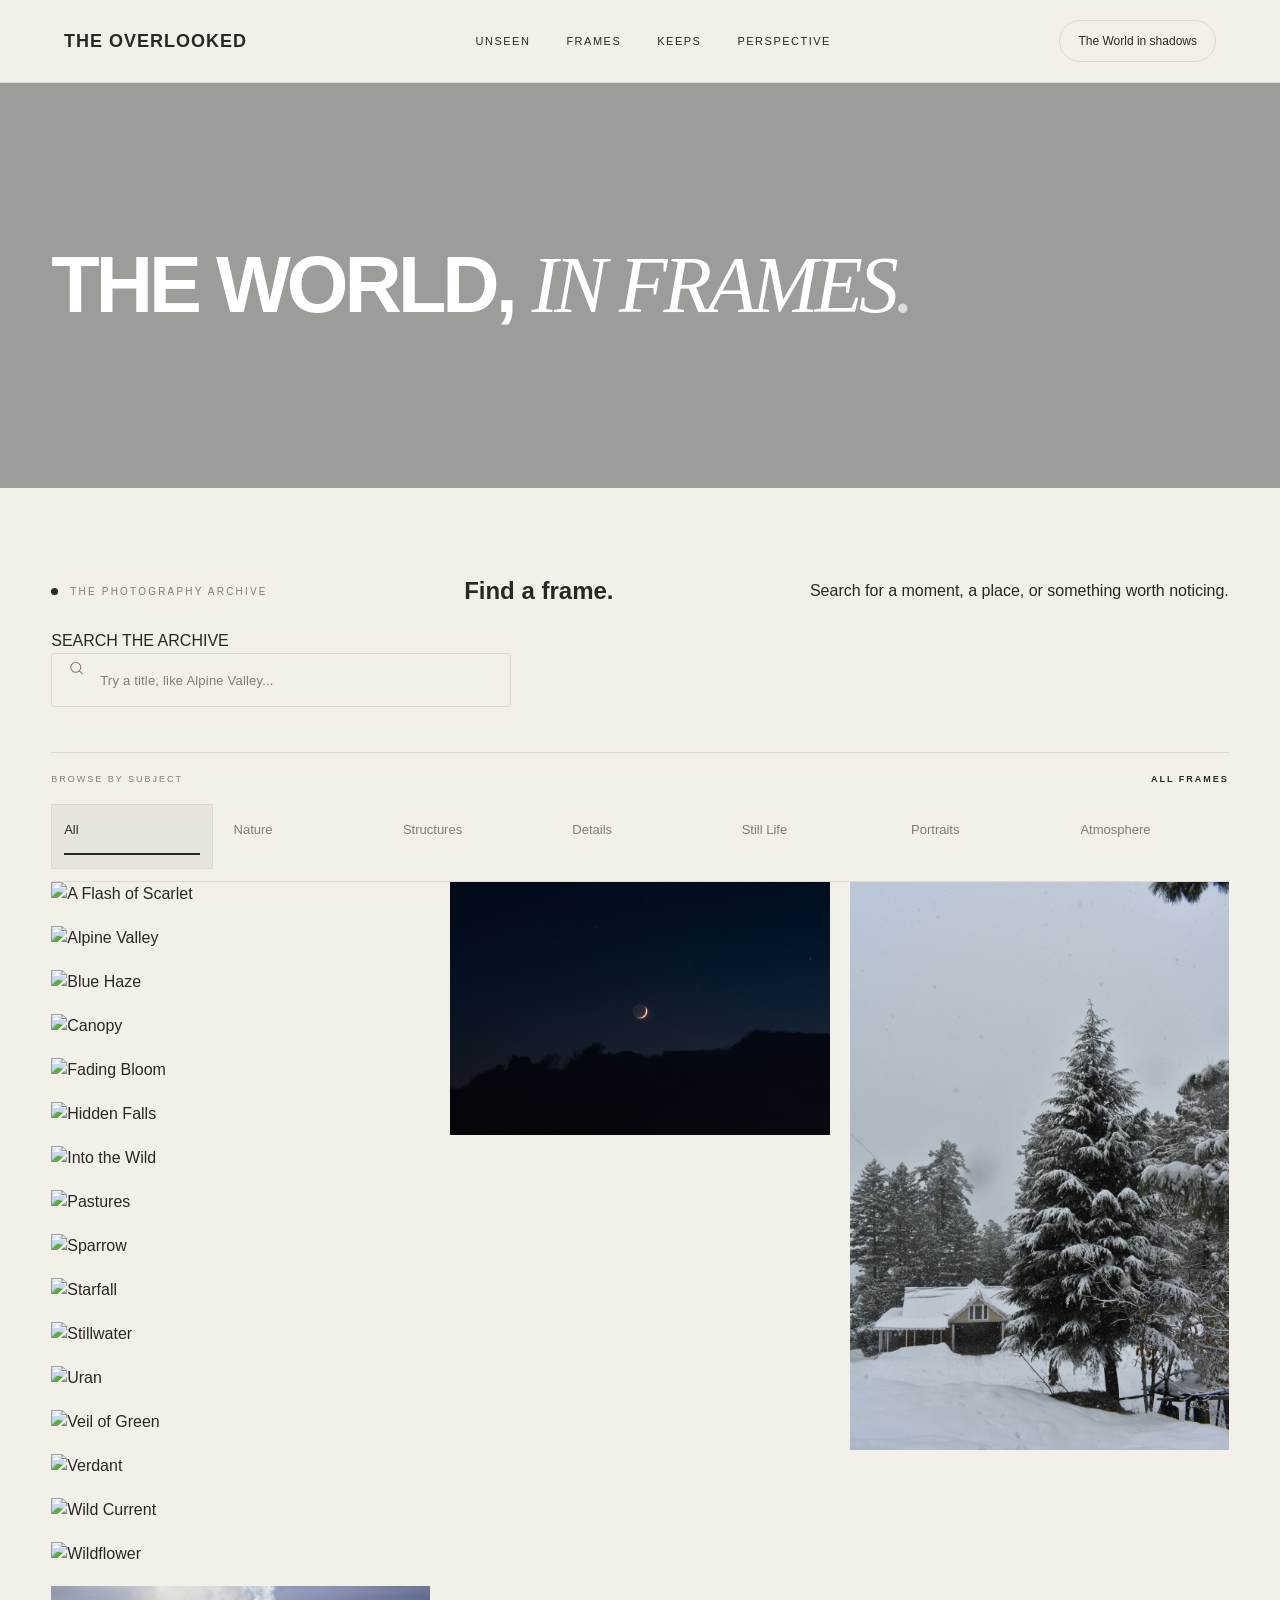
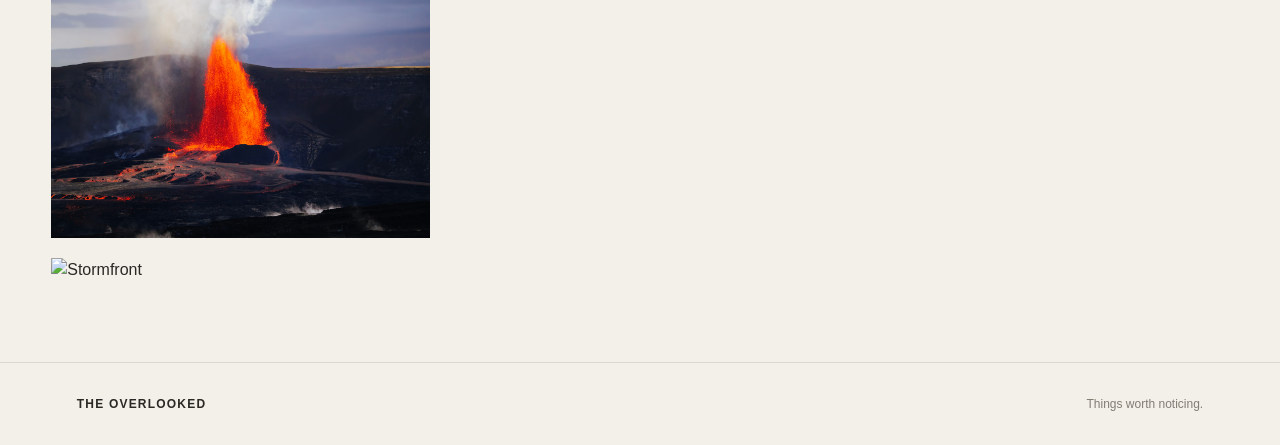
==== commit 0bbc91eb: "update frames gallery structure" ====
--- a/frames.html
+++ b/frames.html
@@ -46,33 +46,42 @@
 
 <section class="gallery-section">
 
-    <div class="gallery-heading">
-        <span>EXPLORE THE COLLECTION</span>
+    <div class="gallery-toolbar">
+
+        <div class="gallery-heading">
+            <span class="gallery-eyebrow">THE PHOTOGRAPHY ARCHIVE</span>
+            <h2>Find a frame.</h2>
+            <p>Search for a moment, a place, or something worth noticing.</p>
+        </div>
+
+        <div class="gallery-search">
+            <label for="frame-search">SEARCH THE ARCHIVE</label>
+
+            <div class="search-field">
+                <svg class="search-icon"
+                    xmlns="http://www.w3.org/2000/svg"
+                    width="20" height="20"
+                    viewBox="0 0 24 24"
+                    fill="none"
+                    stroke="currentColor"
+                    stroke-width="1.5"
+                    stroke-linecap="round"
+                    stroke-linejoin="round"
+                    aria-hidden="true">
+                    <circle cx="11" cy="11" r="7"></circle>
+                    <path d="m20 20-4-4"></path>
+                </svg>
+
+                <input
+                    type="search"
+                    id="frame-search"
+                    placeholder="Try a title, like Alpine Valley..."
+                    aria-label="Search photographs">
+            </div>
+        </div>
+
     </div>
 
-   <div class="gallery-controls">
-
-    <!-- Search Area -->
-    <div class="gallery-search">
-        <svg
-            class="search-icon"
-            viewBox="0 0 24 24"
-            fill="none"
-            aria-hidden="true"
-        >
-            <circle cx="11" cy="11" r="7"></circle>
-            <path d="m16 16 4 4"></path>
-        </svg>
-
-        <input
-            type="search"
-            id="frame-search"
-            placeholder="Find something worth noticing..."
-            aria-label="Search photographs"
-        >
-    </div>
-
-    <!-- Category Navigation -->
     <div class="category-panel">
 
         <div class="category-panel-heading">
@@ -80,78 +89,48 @@
             <span id="active-category-label">ALL FRAMES</span>
         </div>
 
-        <div
-            class="gallery-filters"
+        <div class="gallery-filters"
             role="group"
-            aria-label="Filter photographs by category"
-        >
+            aria-label="Filter photographs by category">
 
-            <button
-                class="filter-btn active"
-                type="button"
-                data-filter="all"
-                aria-pressed="true"
-            >
+            <button class="filter-btn active" type="button"
+                data-filter="all" aria-pressed="true">
                 <span class="filter-btn-text">All</span>
                 <span class="filter-btn-indicator"></span>
             </button>
 
-            <button
-                class="filter-btn"
-                type="button"
-                data-filter="nature"
-                aria-pressed="false"
-            >
+            <button class="filter-btn" type="button"
+                data-filter="nature" aria-pressed="false">
                 <span class="filter-btn-text">Nature</span>
                 <span class="filter-btn-indicator"></span>
             </button>
 
-            <button
-                class="filter-btn"
-                type="button"
-                data-filter="structures"
-                aria-pressed="false"
-            >
+            <button class="filter-btn" type="button"
+                data-filter="structures" aria-pressed="false">
                 <span class="filter-btn-text">Structures</span>
                 <span class="filter-btn-indicator"></span>
             </button>
 
-            <button
-                class="filter-btn"
-                type="button"
-                data-filter="details"
-                aria-pressed="false"
-            >
+            <button class="filter-btn" type="button"
+                data-filter="details" aria-pressed="false">
                 <span class="filter-btn-text">Details</span>
                 <span class="filter-btn-indicator"></span>
             </button>
 
-            <button
-                class="filter-btn"
-                type="button"
-                data-filter="still-life"
-                aria-pressed="false"
-            >
+            <button class="filter-btn" type="button"
+                data-filter="still-life" aria-pressed="false">
                 <span class="filter-btn-text">Still Life</span>
                 <span class="filter-btn-indicator"></span>
             </button>
 
-            <button
-                class="filter-btn"
-                type="button"
-                data-filter="portraits"
-                aria-pressed="false"
-            >
+            <button class="filter-btn" type="button"
+                data-filter="portraits" aria-pressed="false">
                 <span class="filter-btn-text">Portraits</span>
                 <span class="filter-btn-indicator"></span>
             </button>
 
-            <button
-                class="filter-btn"
-                type="button"
-                data-filter="atmosphere"
-                aria-pressed="false"
-            >
+            <button class="filter-btn" type="button"
+                data-filter="atmosphere" aria-pressed="false">
                 <span class="filter-btn-text">Atmosphere</span>
                 <span class="filter-btn-indicator"></span>
             </button>
@@ -159,11 +138,9 @@
         </div>
     </div>
 
-</div>
+    <div class="frames-grid" id="frames-grid"></div>
 
-<div class="frames-grid" id="frames-grid"></div>
-
-<p class="no-results">No frames found.</p>
+    <p class="no-results">No frames found.</p>
 
 </section>
 
--- a/css/frames.css
+++ b/css/frames.css
@@ -100,24 +100,39 @@
     border-radius: 50%;
 }
 
-/* Gallery Search */
+/* Gallery Controls */
+
+.gallery-controls {
+    margin: 25px 0 35px;
+}
+
+/* Search */
 
 .gallery-search {
-    max-width: 380px;
-    margin: 28px 0 10px;
+    position: relative;
+    max-width: 460px;
+    margin-bottom: 45px;
 }
 
 .gallery-search input {
     width: 100%;
-    padding: 12px 0;
-    border: none;
-    border-bottom: 1px solid var(--border-color);
+    height: 54px;
+    padding: 0 20px 0 48px;
+
+    border: 1px solid var(--border-color);
+    border-radius: 3px;
+
     outline: none;
     background: transparent;
     color: var(--text-color);
+
     font-family: inherit;
     font-size: 13px;
-    transition: border-color 0.3s ease;
+    letter-spacing: 0.2px;
+
+    transition:
+        border-color 0.3s ease,
+        background 0.3s ease;
 }
 
 .gallery-search input::placeholder {
@@ -128,34 +143,131 @@
     border-color: var(--text-color);
 }
 
-/* Category Filters */
+.search-icon {
+    position: absolute;
+    top: 50%;
+    left: 17px;
+
+    width: 17px;
+    height: 17px;
+
+    fill: none;
+    stroke: var(--muted-color);
+    stroke-width: 1.5;
+
+    transform: translateY(-50%);
+    pointer-events: none;
+
+    transition: stroke 0.3s ease;
+}
+
+.gallery-search:focus-within .search-icon {
+    stroke: var(--text-color);
+}
+
+
+/* Category Panel */
+
+.category-panel {
+    border-top: 1px solid var(--border-color);
+    border-bottom: 1px solid var(--border-color);
+}
+
+.category-panel-heading {
+    display: flex;
+    justify-content: space-between;
+    align-items: center;
+
+    padding: 20px 0 17px;
+}
+
+.category-panel-heading span {
+    font-size: 9px;
+    letter-spacing: 2px;
+    text-transform: uppercase;
+}
+
+.category-panel-heading span:first-child {
+    color: var(--muted-color);
+}
+
+#active-category-label {
+    color: var(--text-color);
+    font-weight: 600;
+}
+
+
+/* Category Navigation */
 
 .gallery-filters {
-    display: flex;
-    align-items: center;
-    flex-wrap: wrap;
-    gap: 28px;
-    padding: 24px 0;
+    display: grid;
+    grid-template-columns: repeat(7, minmax(0, 1fr));
+
+    align-items: stretch;
+    gap: 8px;
+
+    padding: 0 0 12px;
 }
 
 .filter-btn {
-    background: none;
-    border: none;
-    padding: 0 0 6px;
+    position: relative;
+
+    display: flex;
+    flex-direction: column;
+    align-items: flex-start;
+    justify-content: space-between;
+
+    min-height: 65px;
+    padding: 15px 12px 13px;
+
+    border: 1px solid transparent;
+    background: transparent;
+
     color: var(--muted-color);
+
     font-family: inherit;
     font-size: 13px;
+    text-align: left;
+
     cursor: pointer;
-    transition: color 0.3s ease;
-}
-
-.filter-btn:hover,
+
+    transition:
+        color 0.3s ease,
+        background 0.3s ease,
+        border-color 0.3s ease;
+}
+
+.filter-btn-text {
+    transition: transform 0.3s ease;
+}
+
+.filter-btn-indicator {
+    display: block;
+    width: 0;
+    height: 2px;
+
+    background: var(--text-color);
+
+    transition: width 0.35s cubic-bezier(.2, .65, .3, 1);
+}
+
+.filter-btn:hover {
+    color: var(--text-color);
+    background: rgba(128, 128, 128, 0.07);
+}
+
+.filter-btn:hover .filter-btn-text {
+    transform: translateX(3px);
+}
+
 .filter-btn.active {
     color: var(--text-color);
-}
-
-.filter-btn.active {
-    border-bottom: 1px solid var(--text-color);
+    background: rgba(128, 128, 128, 0.10);
+    border-color: var(--border-color);
+}
+
+.filter-btn.active .filter-btn-indicator {
+    width: 100%;
 }
 
 /* Responsive Editorial Masonry */
